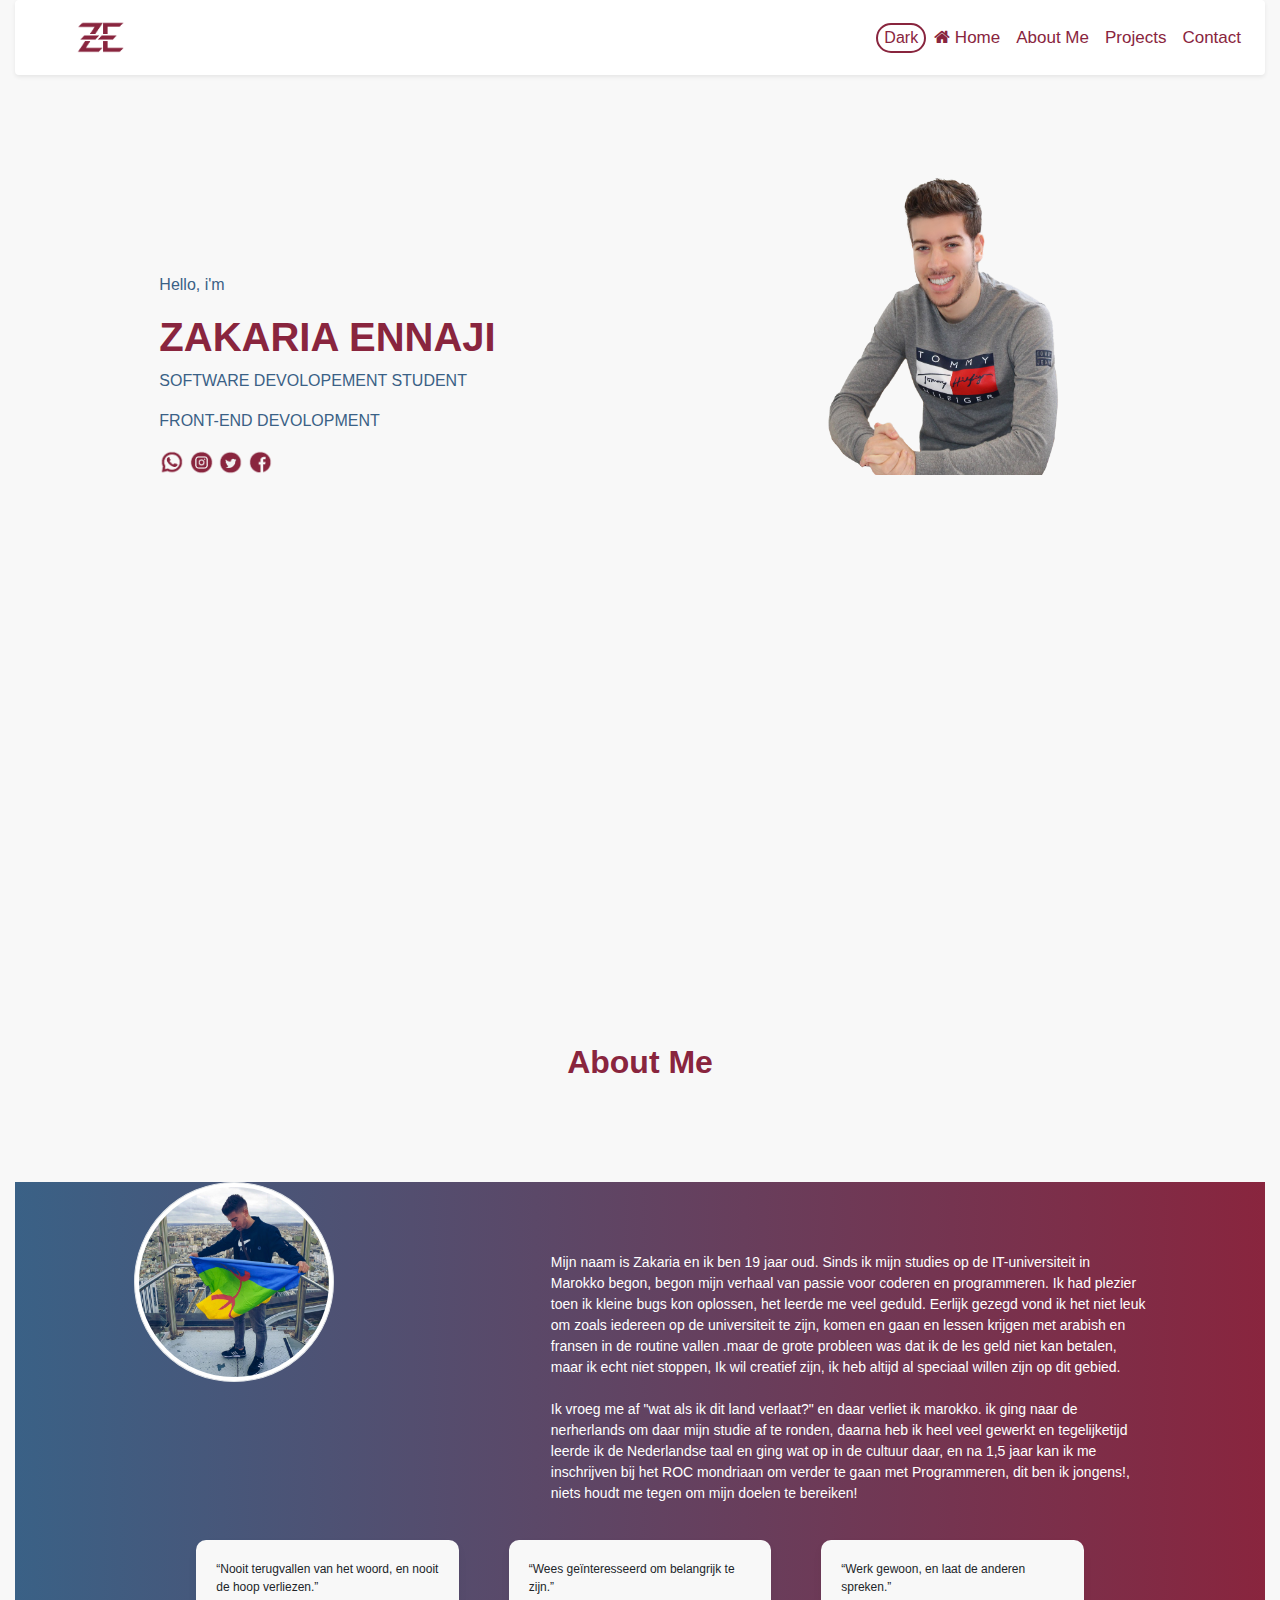
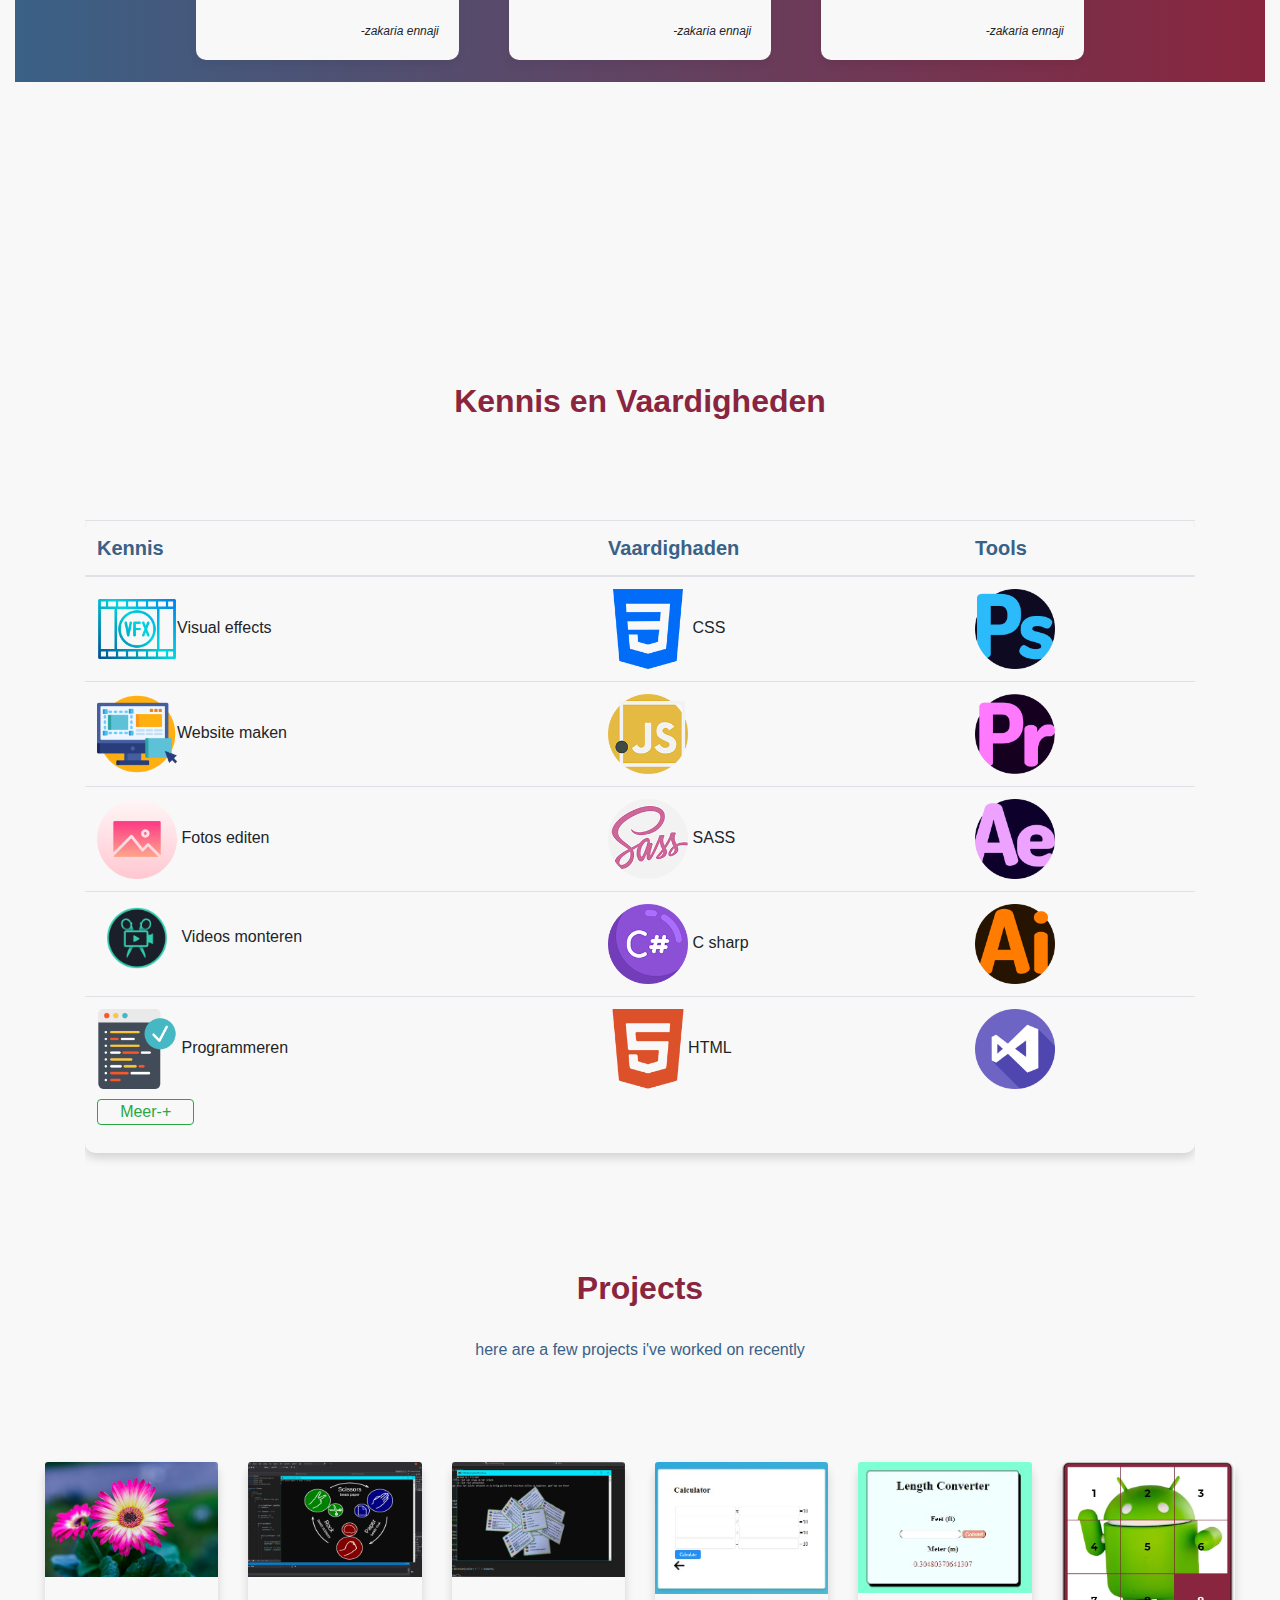
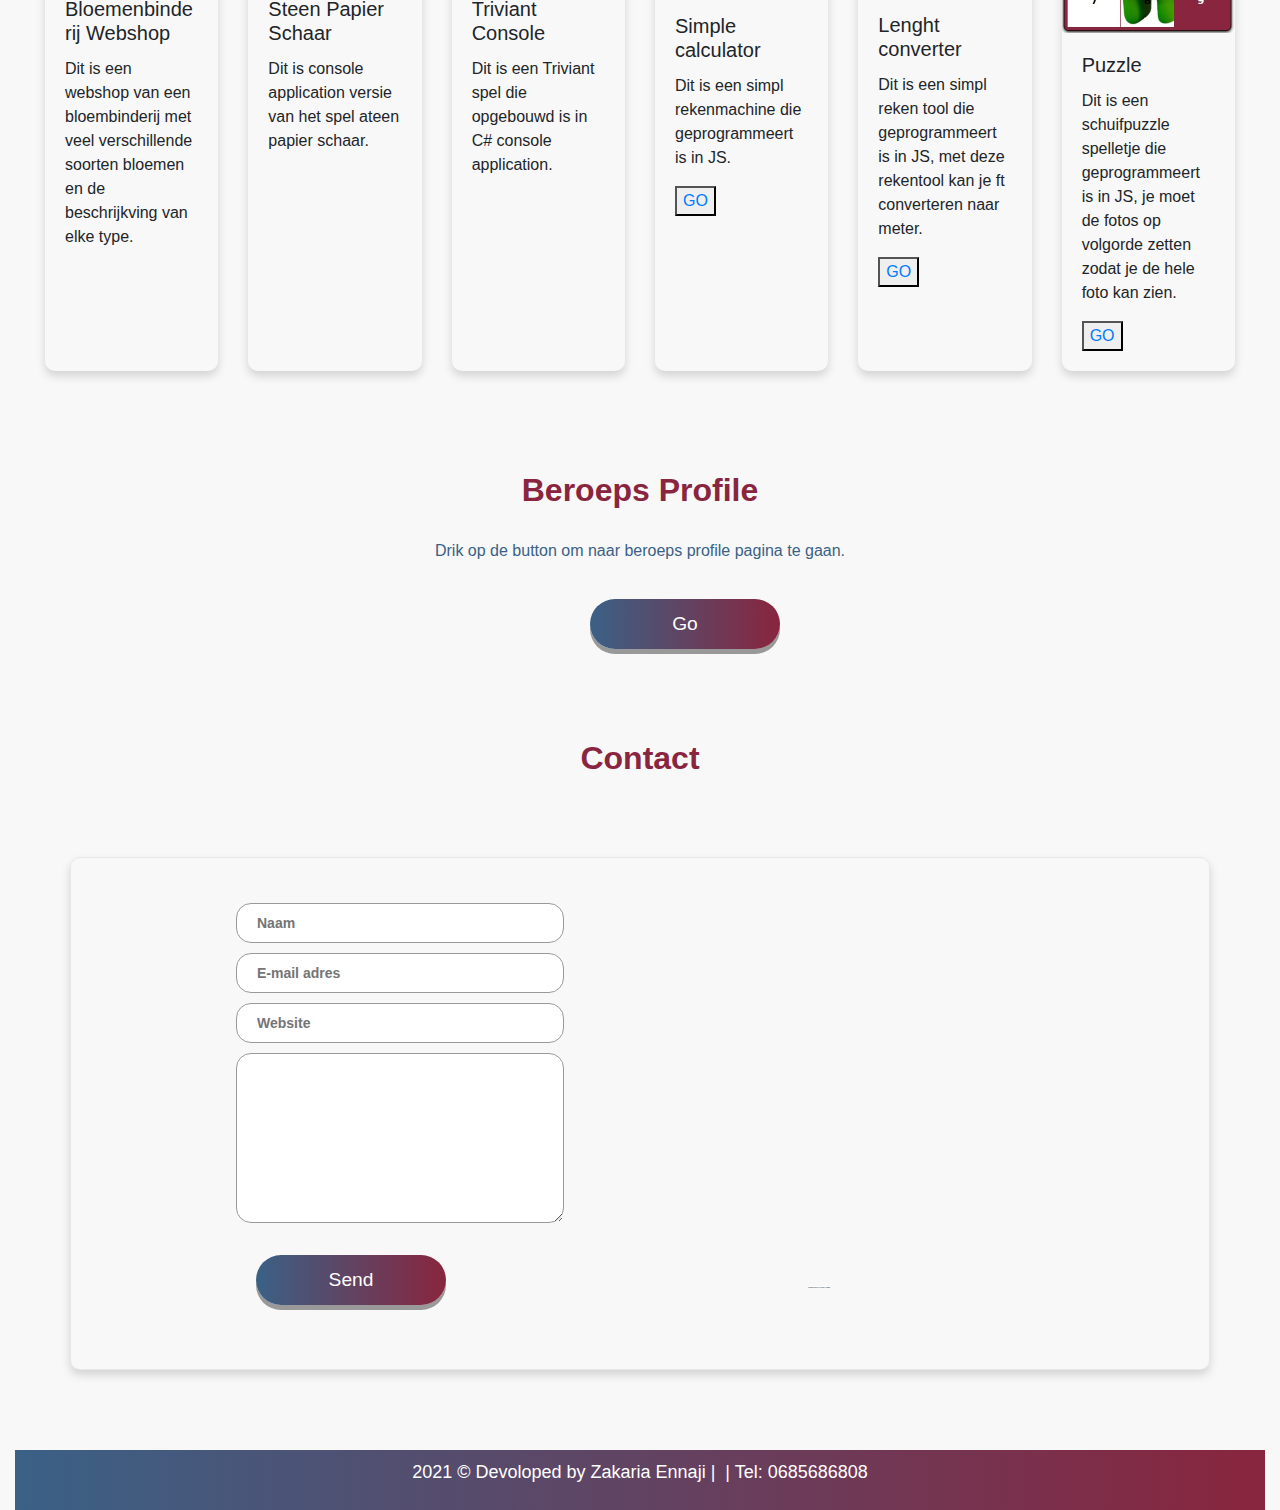
==== index.html @ 53ee5562 "portfolio periode 4" ====
<!DOCTYPE html>
<html lang="en">
<head>
     <!--Basics HTML5-->
     <meta charset="utf-8">
     <meta name="author" content="Zakaria Ennaji">
     <meta name="description" content="Portfolio">
     <meta http-equiv="X-UA-Compatible" content="IE-edge">
     <meta name="viewport" content="width=device-width, initial-scale=1, shrink-to-fit=no">  <!-- bootstrap-->
                       <!-- add bootstrap -->
     <link rel="stylesheet" href="CSS/bootstrap.css">
     <link rel="stylesheet" href="https://cdnjs.cloudflare.com/ajax/libs/font-awesome/4.7.0/css/font-awesome.min.css">

                 <!--My Code-->
     <title>Zakaria Ennaji Portfolio</title>
     <link rel="stylesheet" type="text/css" href="CSS/reset.css">
     <link rel="stylesheet" type="text/css" href="CSS/style.css">

     <!--===============================================================================================-->
	
<!--===============================================================================================-->
</head>
<body class="body-light"> 
                    <!-- ==================================Website Body========================-->
    <div class="container-fluid" id="container">
                    <!--============================= Navbar ==========================-->
                    <nav class="navbar navbar-icon-top  navbar-expand-lg  bg-white   shadow-sm p-3 mb-5 bg-white navbar-light rounded"  id="menu">
                        <a class="navbar-brand" id="logo" href="index.html"><img src="IMGS/SM/mylogo.png" style="width: 50px;  " alt="Zakaria Ennaji"></a>
                        <button class="navbar-toggler" type="button" data-toggle="collapse" data-target="#navbarSupportedContent" aria-controls="navbarSupportedContent" aria-expanded="false" aria-label="Toggle navigation">
                        <span class="navbar-toggler-icon"></span>
                        </button>
                  
                        <div class="collapse navbar-collapse  " id="navbarSupportedContent">
                        <ul class="navbar-nav ml-auto   ">
                           <button class="dark-btn ">Dark</button>
                           
                            <li class="nav-item ">
                            <a class="menu-item nav-link " href="index.html"> <i class="fa fa-home"></i> Home </a>
                            </li>
                             <li class="nav-item ">
                            <a class="menu-item nav-link " href="#about-me"> About Me </a>
                            </li>
                            <li class="nav-item ">
                            <a class="menu-item nav-link " href="#projecten">  Projects </a>
                            </li>
                            <li class="nav-item ">
                            <a class="menu-item nav-link " href="#cnt"> Contact </a>
                            </li>

                        </ul>
                        </div>
                    
                    </nav>
                                        <!--============================= Hero text ==========================-->
                    <div class="container-fluid "  style="margin-bottom: 120px;  height: 800px;">
                        <div class="row  " >
                          <div class="col-sm d-flex justify-content-center" style="margin-top: 150px;">
                            <div class="home_text">
                                <p class="hello">Hello, i'm</p>
                                <h1 class="za_text">ZAKARIA ENNAJI</h1>
                                <p class="hello">SOFTWARE DEVOLOPEMENT STUDENT</p>
                                <p class="hello">FRONT-END DEVOLOPMENT</p>
                                <div class="home_Cma">
                                    <a href=whatsapp:contact=31685686808@s.whatsapp.com&message="I'd like to chat with you"><img src="IMGS/SM/whatsapp.png" width="25px" alt="whatsapp"></a>
                                    <a href="https://www.instagram.com/zakaria_ennaji_/"><img src="IMGS/SM/instagram.png" width="25px" alt="instagram"></a>
                                    <a href="https://twitter.com/Zakaria_ennaji"><img src="IMGS/SM/twitter.png" width="25px" alt="twitter"></a>
                                    <a href="https://www.facebook.com/zakaria.ennaji2"><img src="IMGS/SM/facebook.png" width="25px" alt="facebook"></a>
                                </div>
                            </div>
                            
                          </div>
                          <div class="col-sm  d-flex justify-content-center  ">
                            <img class="imgme" src="IMGS/me.png" width="50%" height="auto" alt="Me">  
                          </div>
                          
                        </div>
                      </div>
                                                              <!--============================= Abou me ==========================-->
                        <div id="about-me" class="abtm">
                          <h2> About Me</h2>
                      </div> 
                    <div class="container-fluid divrot ">
                    <div class="row d-flex justify-content-lg-center justify-content-md-center justify-content-sm-center   ">
                        <div class="col-lg-4 col-md-4 col-sm-4 col-xs-4   ">
                            <img src="IMGS/za.jpg" width="200px" alt="Me"   class="img-fluid  img-thumbnail rounded-circle d-none d-sm-block    "  >
                        </div>
                        <div class="col-lg-6 col-md-12 col-sm-12 col-xs-12">
                            <p class="about1-p">Mijn naam is Zakaria en ik ben 19 jaar oud. Sinds ik mijn studies op 
                                de IT-universiteit  in Marokko begon, begon mijn verhaal van passie voor coderen en 
                                programmeren. Ik had plezier toen ik kleine bugs kon oplossen, het leerde me veel geduld.
                                 Eerlijk gezegd vond ik het niet leuk om zoals iedereen op de universiteit te zijn,
                                  komen en gaan en lessen krijgen met arabish en fransen in de routine vallen
                                  .maar de grote probleen was dat ik de les geld niet kan betalen, 
                                  maar ik echt niet stoppen, Ik wil creatief zijn,
                                   ik heb altijd al speciaal willen zijn op dit gebied. 
                                   <br>
                                   <br>
                                Ik vroeg me af "wat als ik dit land verlaat?" en daar verliet ik marokko. ik ging naar de nerherlands om daar mijn studie af te ronden, daarna heb ik heel veel gewerkt en tegelijketijd  leerde ik de Nederlandse taal en ging wat op in de cultuur daar, en na 1,5 jaar kan ik me inschrijven bij het ROC mondriaan om verder te gaan met Programmeren, dit ben ik jongens!, niets houdt me tegen om mijn doelen te bereiken! </p>
                        </div>
                                                              <!--==== About quotes ====-->
                        <div class="col-lg-3 col-md-4 col-sm-6 col-xs-6">
                            <article class="artquo">
                                <p>“Nooit terugvallen van het woord, en nooit de hoop verliezen.”</p>
                                <br>
                                <i>-zakaria ennaji</i>
                            </article>
                          </div>
                          <div class="col-lg-3 col-md-4 col-sm-6 col-xs-6">
                            <article class="artquo">
                                <p>“Wees geïnteresseerd om belangrijk te zijn.”</p>
                                <br>
                                <i>-zakaria ennaji</i>
                            </article>
                          </div>
                          <div class="col-lg-3 col-md-4 col-sm-12 col-xs-12">
                            <article class="artquo">
                                <p>“Werk gewoon, en laat de anderen spreken.”</p>
                                <br>
                                <i>-zakaria ennaji</i>
                            </article>
                          </div>
                    </div>
                    </div>
                                               <!--============================= Vaardigheden en kennis tools ==========================-->
                                      <h2 class="kv"> Kennis en Vaardigheden</h2>
                    <div class="container " style="margin-top: 100px;">
                      <div class="table-responsive">
                          <table class="table  table-hover  ">
                              <thead>
                                  <tr>
                                      <th>Kennis</th>
                                      <th>Vaardighaden</th>
                                      <th>Tools</th>
                                  </tr>
                              </thead>
                              <tbody>
                                  
                                  <tr>
                                      <td><img src="IMGS/Kennis/visual-effect.png"  width="80px" alt=""><span class="txt">Visual effects</span> </td>
                                      <td><img src="IMGS/logos/css.png" width="80px" alt=""> <span class="txt">CSS</span></td>
                                      <td><img src="IMGS/tools/ps.png"  width="80px" alt=""></td>
                                  </tr>
                                  <tr>
                                    <td><img src="IMGS/Kennis/ux.png"  width="80px" alt=""><span class="txt">Website maken</span> </td>
                                    <td><img src="IMGS/logos/javascript.png" width="80px" alt=""> <span class="txt"></span></td>
                                    <td><img src="IMGS/tools/pr.png"  width="80px" alt=""></td>
                                  </tr>
                                  <tr>
                                      <td><img src="IMGS/Kennis/picture.png"  width="80px" alt=""> <span class="txt">Fotos editen</span> </td>
                                      <td><img src="IMGS/logos/sass.png" width="80px" alt=""> <span class="txt">SASS</span></td>
                                      <td><img src="IMGS/tools/ae.png"  width="80px" alt=""></td>
                                  </tr>
                                  <tr>
                                    <td><img src="IMGS/Kennis/mntg.png"  width="80px" alt=""> <span class="txt">Videos monteren</span></td>
                                    <td><img src="IMGS/logos/cs.png" width="80px" alt=""> <span class="txt">C sharp</span> </td>
                                    <td><img src="IMGS/tools/ai.png"  width="80px" alt=""></td>
                                </tr>
                                
                                    <td><img src="IMGS/Kennis/code.png"  width="80px" alt=""> <span class="txt">Programmeren</span>
                                      <p class="card-text collapse" id="text1" style="text-align: center; color: blue;"> Loops <br> if-statement <br> methodes <br> classes <br> switch </p>
                                      <p>
                                       <a class="btn btn-outline-success d-flex justify-content-center" style="width: 20%; padding: 0 ; margin-top: 10px;" data-toggle="collapse" href="#text1" role="button" aria-expanded="false" aria-controls="collapseExample">
                                         Meer-+
                                       </a>
                                     </p>
                                    </td>
                                    <td><img src="IMGS/logos/html.png" width="80px" alt=""><span class="txt">HTML</span> 
                                    </td>
                                    <td><img src="IMGS/tools/vs.png"  width="80px" alt=""></td>
                                </tr>
                              </tbody>
                          </table>
                      </div>
                  </div>  
                                                              <!--============================= Projecten ==========================-->
                                                              <h2 class="procls" id="projecten"> Projects</h2>
                                                              <p class="project-text">here are a few projects i've worked on recently</p>
                                                            <div class="container-fluid xx " style="margin-top: 100px;">
                                                              <div class="card-deck">
                                                                <div class="card ">
                                                                  <img class="card-img-top" src="IMGS/bl2.jpg" alt="">
                                                                  <div class="card-body ">
                                                                    <h5 class="card-title">Bloemenbinderij Webshop</h5>
                                                                    <p class="card-text">Dit is een webshop van een bloembinderij met veel verschillende soorten bloemen en de beschrijkving van elke type.</p>
                                                                  </div>
                                                                 
                                                                </div>
                                                                <div class="card">
                                                                  <img class="card-img-top" src="IMGS/sps.jpg" alt="Card image cap">
                                                                  <div class="card-body">
                                                                    <h5 class="card-title">Steen Papier Schaar</h5>
                                                                    <p class="card-text">Dit is console application versie van het spel ateen papier schaar.</p>
                                                                  </div>
                                                                 
                                                                </div>
                                                                <div class="card">
                                                                  <img class="card-img-top" src="IMGS/trv.jpg" alt="Card image cap">
                                                                  <div class="card-body">
                                                                    <h5 class="card-title">Triviant Console </h5>
                                                                    <p class="card-text">Dit is een Triviant spel die opgebouwd is in C# console application.</p>
                                                                  </div>
                                                                  
                                                                </div>

                                                                <div class="card">
                                                                  <img class="card-img-top" src="IMGS/rekentool1.jpg" alt="Card image cap">
                                                                  <div class="card-body">
                                                                    <h5 class="card-title">Simple calculator</h5>
                                                                    <p class="card-text">Dit is een simpl rekenmachine die geprogrammeert is in JS.</p>
                                                                    <button><a href="calculator.html">GO</a></button>
                                                                  </div>
                                                                </div>

                                                                <div class="card">
                                                                  <img class="card-img-top" src="IMGS/tool1.jpg" alt="Card image cap">
                                                                  <div class="card-body">
                                                                    <h5 class="card-title">Lenght converter </h5>
                                                                    <p class="card-text">Dit is een simpl reken tool die geprogrammeert is in JS, met deze rekentool kan je ft converteren naar meter.</p>
                                                                    <button><a href="Tool1.html">GO</a></button>
                                                                  </div>
                                                                </div>

                                                                <div class="card">
                                                                  <img class="card-img-top" src="IMGS/puzzle.jpg" alt="Card image cap">
                                                                  <div class="card-body">
                                                                    <h5 class="card-title">Puzzle </h5>
                                                                    <p class="card-text">Dit is een schuifpuzzle spelletje die geprogrammeert is in JS, je moet de fotos op volgorde zetten zodat je de hele foto kan zien.</p>
                                                                    <button><a href="puzzle.html">GO</a></button>
                                                                  </div>
                                                                </div>




                                                              </div>
                                                            </div>



                                                                                                                          <!--============================= Beroeps profile ==========================-->
                                                  <h2 class="procls" id="projecten"> Beroeps Profile</h2>
                                                  <p class="project-text">Drik op de button om naar beroeps profile pagina te gaan.</p>
                                                 <a href="brpfl.html"> <input id="submit"  style="margin-left: 46%;" type="button" value="Go"> </a> 

                                                            
                    <!-- ==================================Contact========================-->
                    <h2 class="cnt2" id="cnt"> Contact</h2>
                    <div class="container d-flex justify-content-center dd">
                      <div class="row ">
                        <div class="col-sm">
                          <form action="#" method="post">
                                
                            <input id="name" class="input" name="name" type="text" placeholder="Naam" size="30"><br>
                            <input id="email" class="input" name="email" type="text" placeholder="E-mail adres" size="30"><br>
                            <input id="website" class="input" name="website" type="text" placeholder="Website" size="30"><br>
                            <textarea name="message" id="message" class="input" cols="30" rows="8"></textarea><br>
                            <input id="submit" type="submit" value="Send">
                           
                            
                        </form>
                        </div>
                        <div class="col-sm">
                          <div style="overflow:hidden;width: 450px;position: relative;">
                            <iframe width="450" height="400" 
                            src="https://maps.google.com/maps?width=450&amp;height=400&amp;hl=en&amp;
                            q=Denhaag+(Zakaria)&amp;ie=UTF8&amp;t=&amp;z=12&amp;iwloc=B&amp;output=embed"
                            frameborder="0" scrolling="no" marginheight="0" marginwidth="0">
                        </iframe><div style="position: absolute;width: 80%;bottom: 10px;
                        left: 0;right: 0;margin-left: auto;margin-right: auto;color: #000;
                        text-align: center;"><small style="line-height: 1.8;font-size: 2px;background: #fff;">
                        Powered by <a href=""></a> & <a href="https://www.easysocials.com/"></a>
                            Max visits</a></small></div><style>#gmap_canvas img{max-width:none!important;
                                background:none!important}</style></div>
                                <br />
                        </div>
                       
                      </div>
                    </div>

                    <!-- =================================Footer========================-->
                    <div id="ftr" >
                      
                      <p class="ftrtxt">2021 © Devoloped by Zakaria Ennaji | <a href="mailto:zakaria.inho@gmail.com" > <img src="imgs/em.png" alt="" width="20px"></a> | Tel: 0685686808   </p>
                      
                      
                    </div>










                                                           







    </div>
                    <!-- ==================================Script js========================-->
    <script src="JS/script.js"></script>    
    <script src="JS/jquery-3.5.1.min.js"></script> 
    <script src="JS/bootstrap.min.js" ></script>  
</body>
</html>
---- CSS/style.css ----
@import url(navbaar.css);
@import url(hero.css);
@import url(projects.css);
@import url(contact.css);
@import url(footer.css);

/* kennis en vaardigheden */

.kv {
  text-align: center;
  color: #89253e;
}

::-webkit-scrollbar {
  width: 11px;

  background-color: white;
}
::-webkit-scrollbar-track {
  box-shadow: inset 0 0 2.5px rgba(0, 0, 0, 0.5);
}
::-webkit-scrollbar-thumb {
  background: linear-gradient(45deg, #89253e, #3a6186);
}

.dark-btn {
  height: 30px;
  margin-top: 6px;
}
.body-dark {
  background-color: #292c35;
}
.body-light {
  background-color: rgb(248, 248, 248);
}
.clrfnt {
  color: white;
}

.txt2 {
  color: turquoise;
}

.brp {
  text-align: center;
  border: 10px solid #89253e;
  border-radius: 6px;
}
.h4br {
  color: #89253e;
}

.dark-btn {
  border-radius: 15px;
  color: #89253e;
  background-color: white;
  border: 2px solid #89253e;
}

/* css van de button */
#trgbtn {
  width: 190px;
  height: 50px;
  margin: 20px;
  border-radius: 30px;
  background: linear-gradient(to right, #3a6186, #89253e);
  color: white;
  font-size: 120%;
  box-shadow: 0 5px #999;
  border: none;
  cursor: pointer;
  transition-duration: 0.08s;
}
#trgbtn:active {
  box-shadow: 0px 0px #666;
  transform: translateY(5px);
}
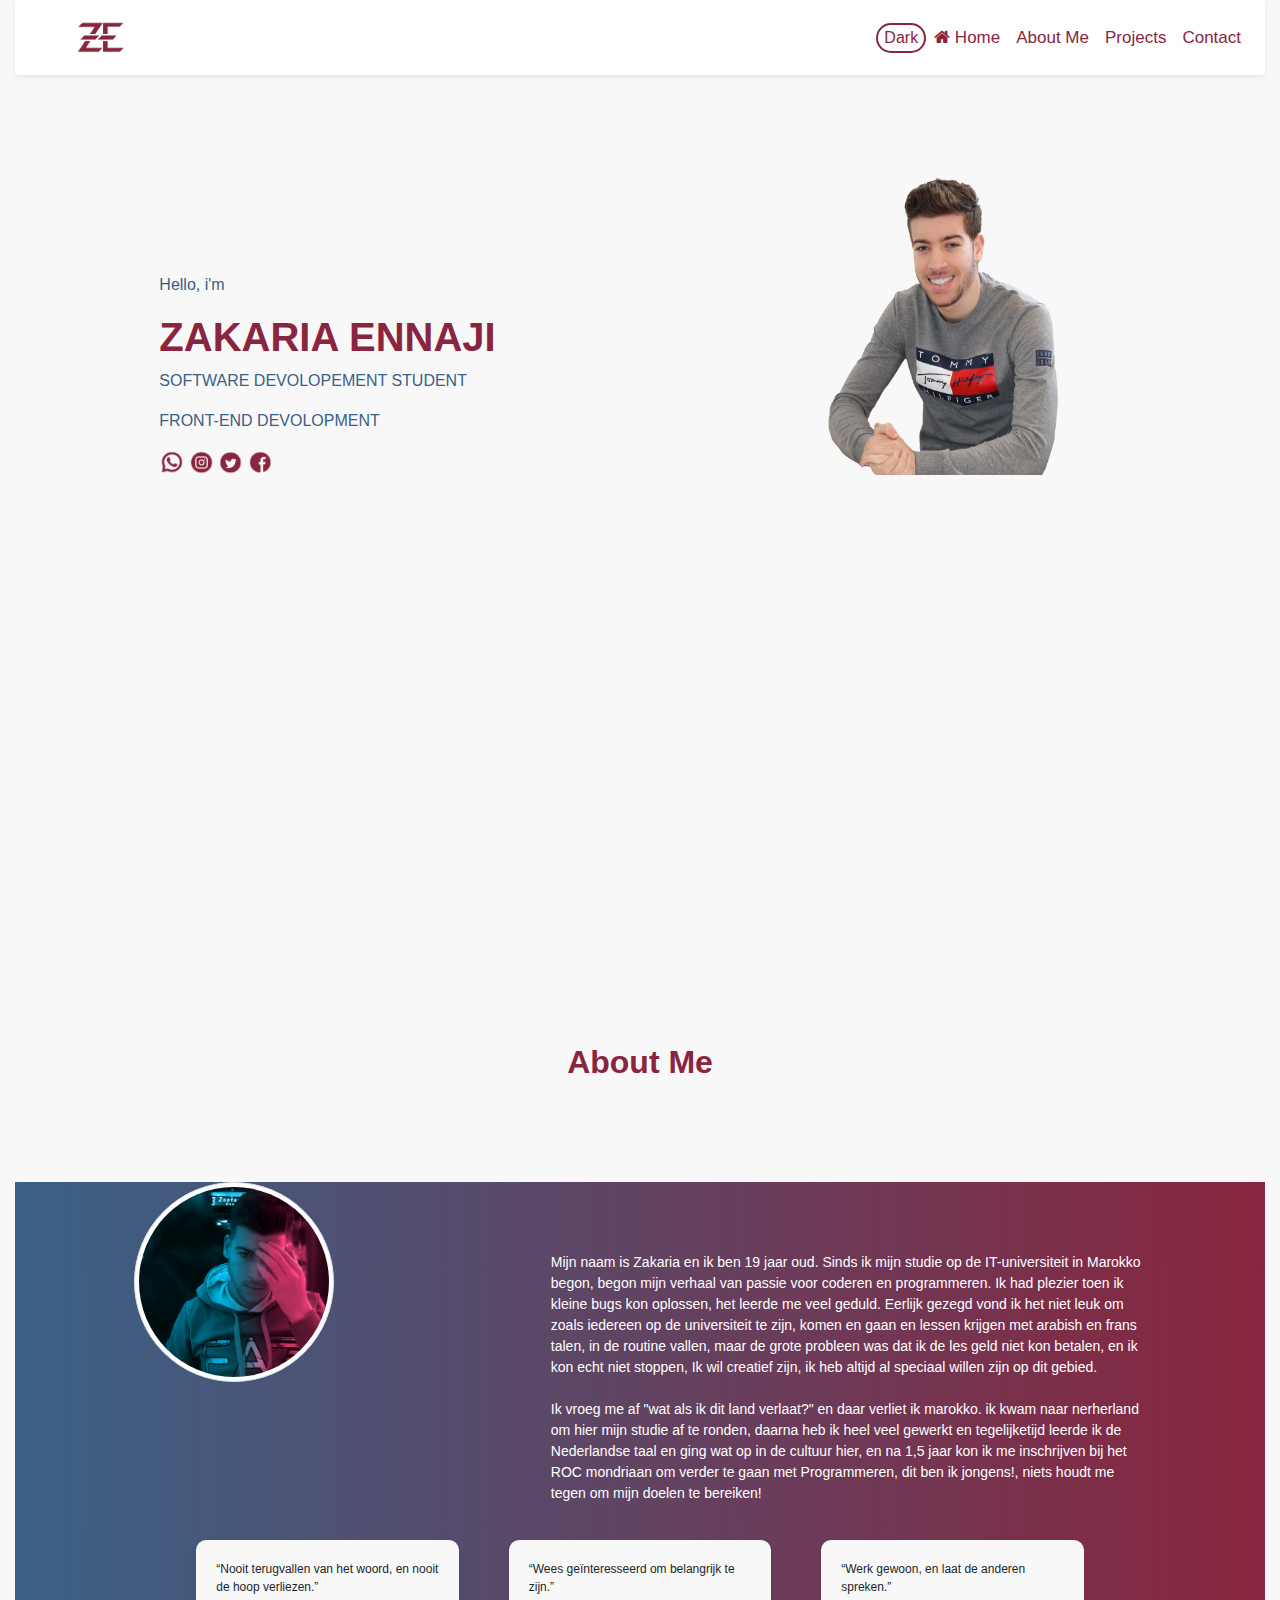
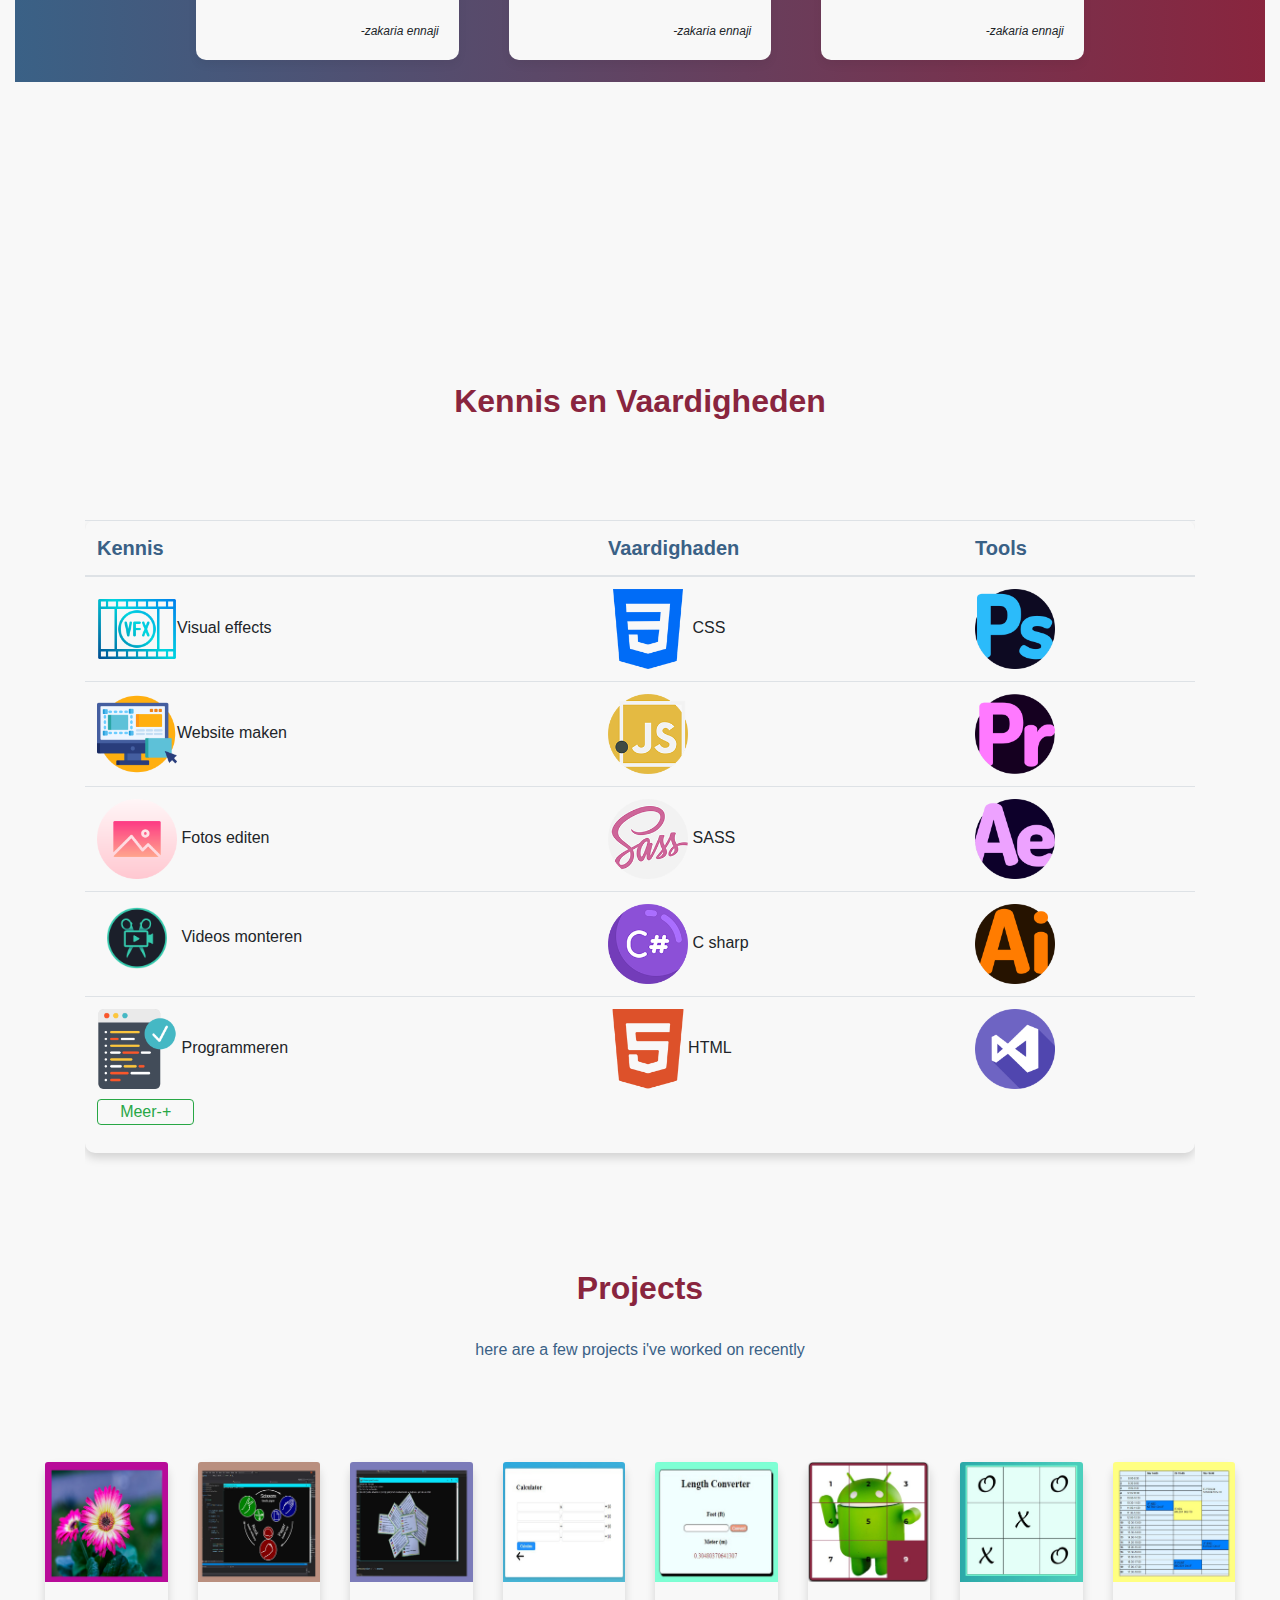
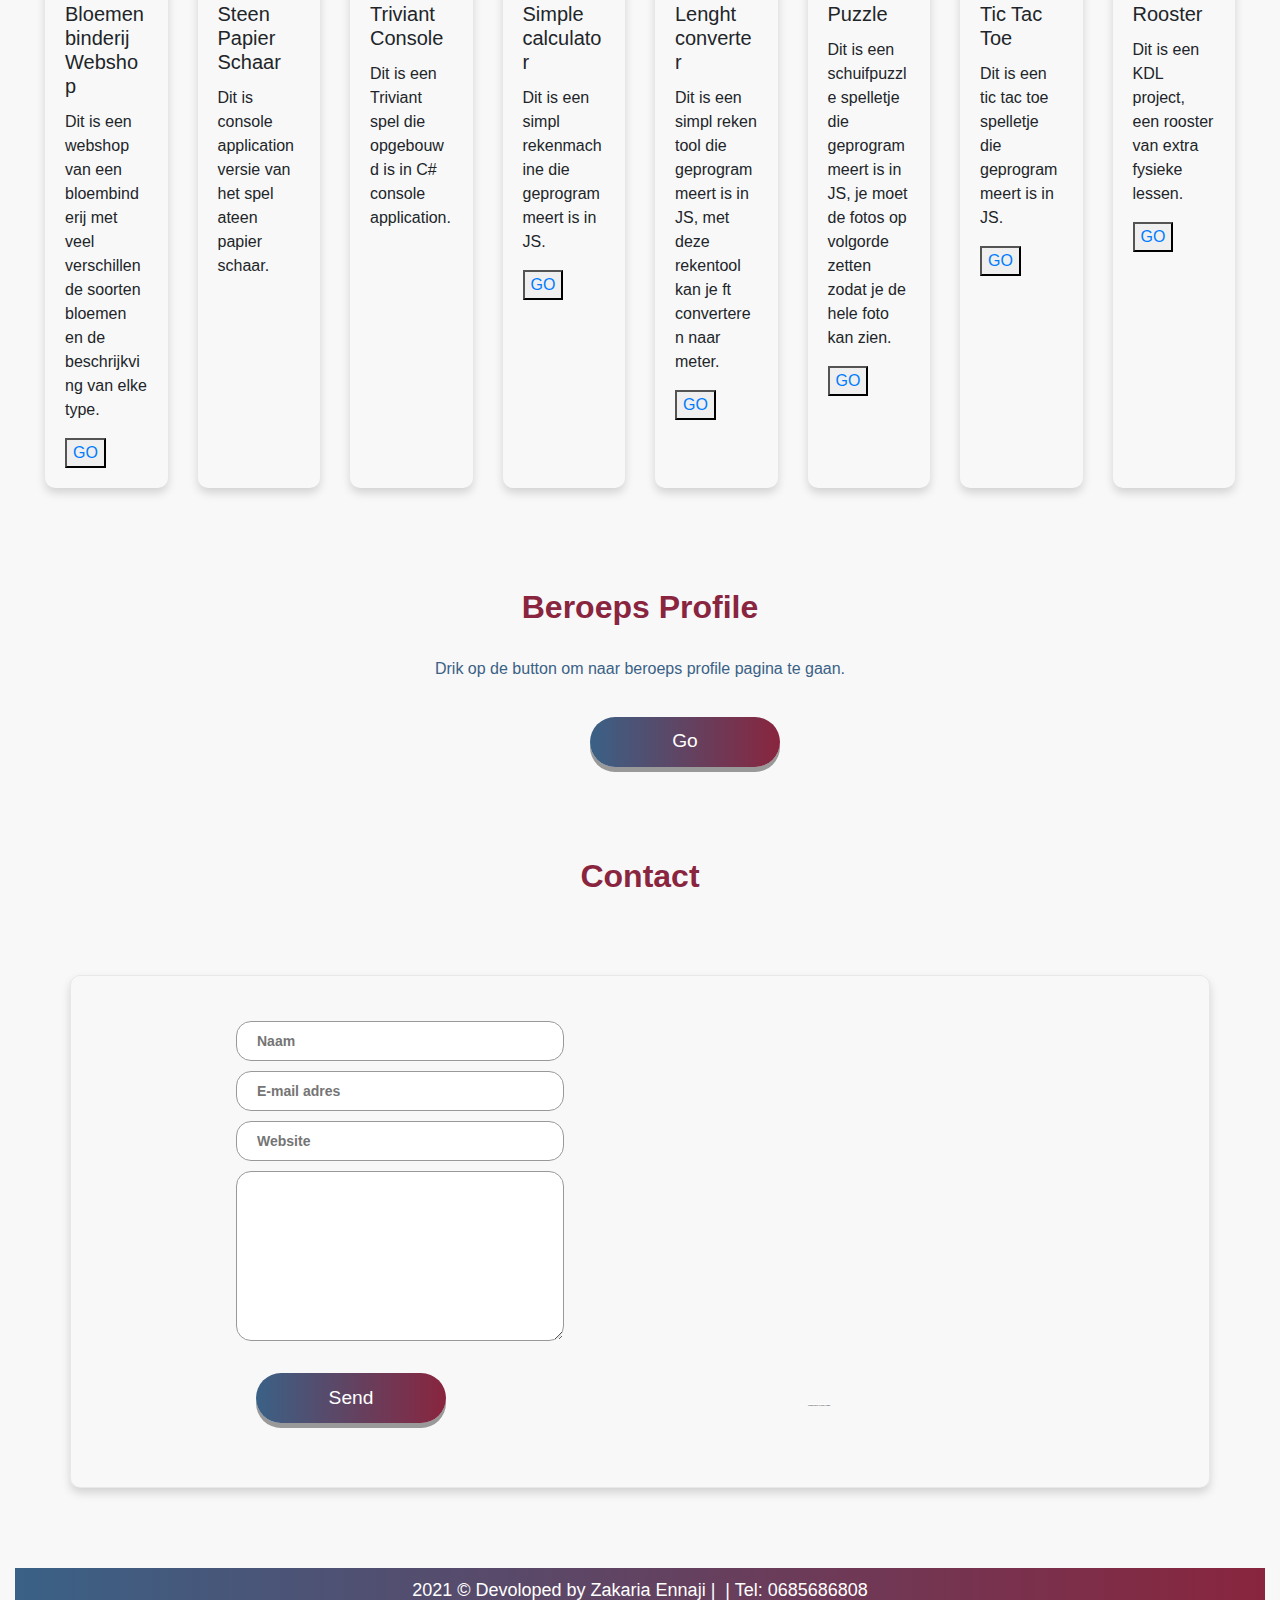
==== commit f4cf77e6: "Projrcten KDL en XO_GAME zijj toegevoegd" ====
--- a/index.html
+++ b/index.html
@@ -82,20 +82,20 @@
                     <div class="container-fluid divrot ">
                     <div class="row d-flex justify-content-lg-center justify-content-md-center justify-content-sm-center   ">
                         <div class="col-lg-4 col-md-4 col-sm-4 col-xs-4   ">
-                            <img src="IMGS/za.jpg" width="200px" alt="Me"   class="img-fluid  img-thumbnail rounded-circle d-none d-sm-block    "  >
+                            <img src="IMGS/z2.jpg" width="200px" alt="Me"   class="img-fluid  img-thumbnail rounded-circle d-none d-sm-block    "  >
                         </div>
                         <div class="col-lg-6 col-md-12 col-sm-12 col-xs-12">
-                            <p class="about1-p">Mijn naam is Zakaria en ik ben 19 jaar oud. Sinds ik mijn studies op 
+                            <p class="about1-p">Mijn naam is Zakaria en ik ben 19 jaar oud. Sinds ik mijn studie op 
                                 de IT-universiteit  in Marokko begon, begon mijn verhaal van passie voor coderen en 
                                 programmeren. Ik had plezier toen ik kleine bugs kon oplossen, het leerde me veel geduld.
                                  Eerlijk gezegd vond ik het niet leuk om zoals iedereen op de universiteit te zijn,
-                                  komen en gaan en lessen krijgen met arabish en fransen in de routine vallen
-                                  .maar de grote probleen was dat ik de les geld niet kan betalen, 
-                                  maar ik echt niet stoppen, Ik wil creatief zijn,
+                                  komen en gaan en lessen krijgen met arabish en frans talen, in de routine vallen,
+                                  maar de grote probleen was dat ik de les geld niet kon betalen, 
+                                  en ik kon echt niet stoppen, Ik wil creatief zijn,
                                    ik heb altijd al speciaal willen zijn op dit gebied. 
                                    <br>
                                    <br>
-                                Ik vroeg me af "wat als ik dit land verlaat?" en daar verliet ik marokko. ik ging naar de nerherlands om daar mijn studie af te ronden, daarna heb ik heel veel gewerkt en tegelijketijd  leerde ik de Nederlandse taal en ging wat op in de cultuur daar, en na 1,5 jaar kan ik me inschrijven bij het ROC mondriaan om verder te gaan met Programmeren, dit ben ik jongens!, niets houdt me tegen om mijn doelen te bereiken! </p>
+                                Ik vroeg me af "wat als ik dit land verlaat?" en daar verliet ik marokko. ik kwam naar nerherland om hier mijn studie af te ronden, daarna heb ik heel veel gewerkt en tegelijketijd  leerde ik de Nederlandse taal en ging wat op in de cultuur hier, en na 1,5 jaar kon ik me inschrijven bij het ROC mondriaan om verder te gaan met Programmeren, dit ben ik jongens!, niets houdt me tegen om mijn doelen te bereiken! </p>
                         </div>
                                                               <!--==== About quotes ====-->
                         <div class="col-lg-3 col-md-4 col-sm-6 col-xs-6">
@@ -182,7 +182,9 @@
                                                                   <div class="card-body ">
                                                                     <h5 class="card-title">Bloemenbinderij Webshop</h5>
                                                                     <p class="card-text">Dit is een webshop van een bloembinderij met veel verschillende soorten bloemen en de beschrijkving van elke type.</p>
-                                                                  </div>
+                                                                    <button><a href="bloem.html">GO</a></button>
+                                                                  </div>
+
                                                                  
                                                                 </div>
                                                                 <div class="card">
@@ -229,12 +231,39 @@
                                                                   </div>
                                                                 </div>
 
+                                                                <div class="card">
+                                                                  <img class="card-img-top" src="IMGS/tictactoe.jpg" alt="Card image cap">
+                                                                  <div class="card-body">
+                                                                    <h5 class="card-title">Tic Tac Toe </h5>
+                                                                    <p class="card-text">Dit is een tic tac toe spelletje die geprogrammeert is in JS.</p>
+                                                                    <button><a href="tictactoe.html">GO</a></button>
+                                                                  </div>
+                                                                </div>
+
+                                                                <div class="card">
+                                                                  <img class="card-img-top" src="IMGS/kdlrooster.jpg" alt="Card image cap">
+                                                                  <div class="card-body">
+                                                                    <h5 class="card-title">Rooster </h5>
+                                                                    <p class="card-text">Dit is een KDL project, een rooster van extra fysieke lessen.</p>
+                                                                    <button><a href="kdlrooster.html">GO</a></button>
+                                                                  </div>
+                                                                </div>
+
+
+
+
+
+                                                            
+
 
 
 
                                                               </div>
+                                                              
                                                             </div>
 
+
+                                                          
 
 
                                                                                                                           <!--============================= Beroeps profile ==========================-->
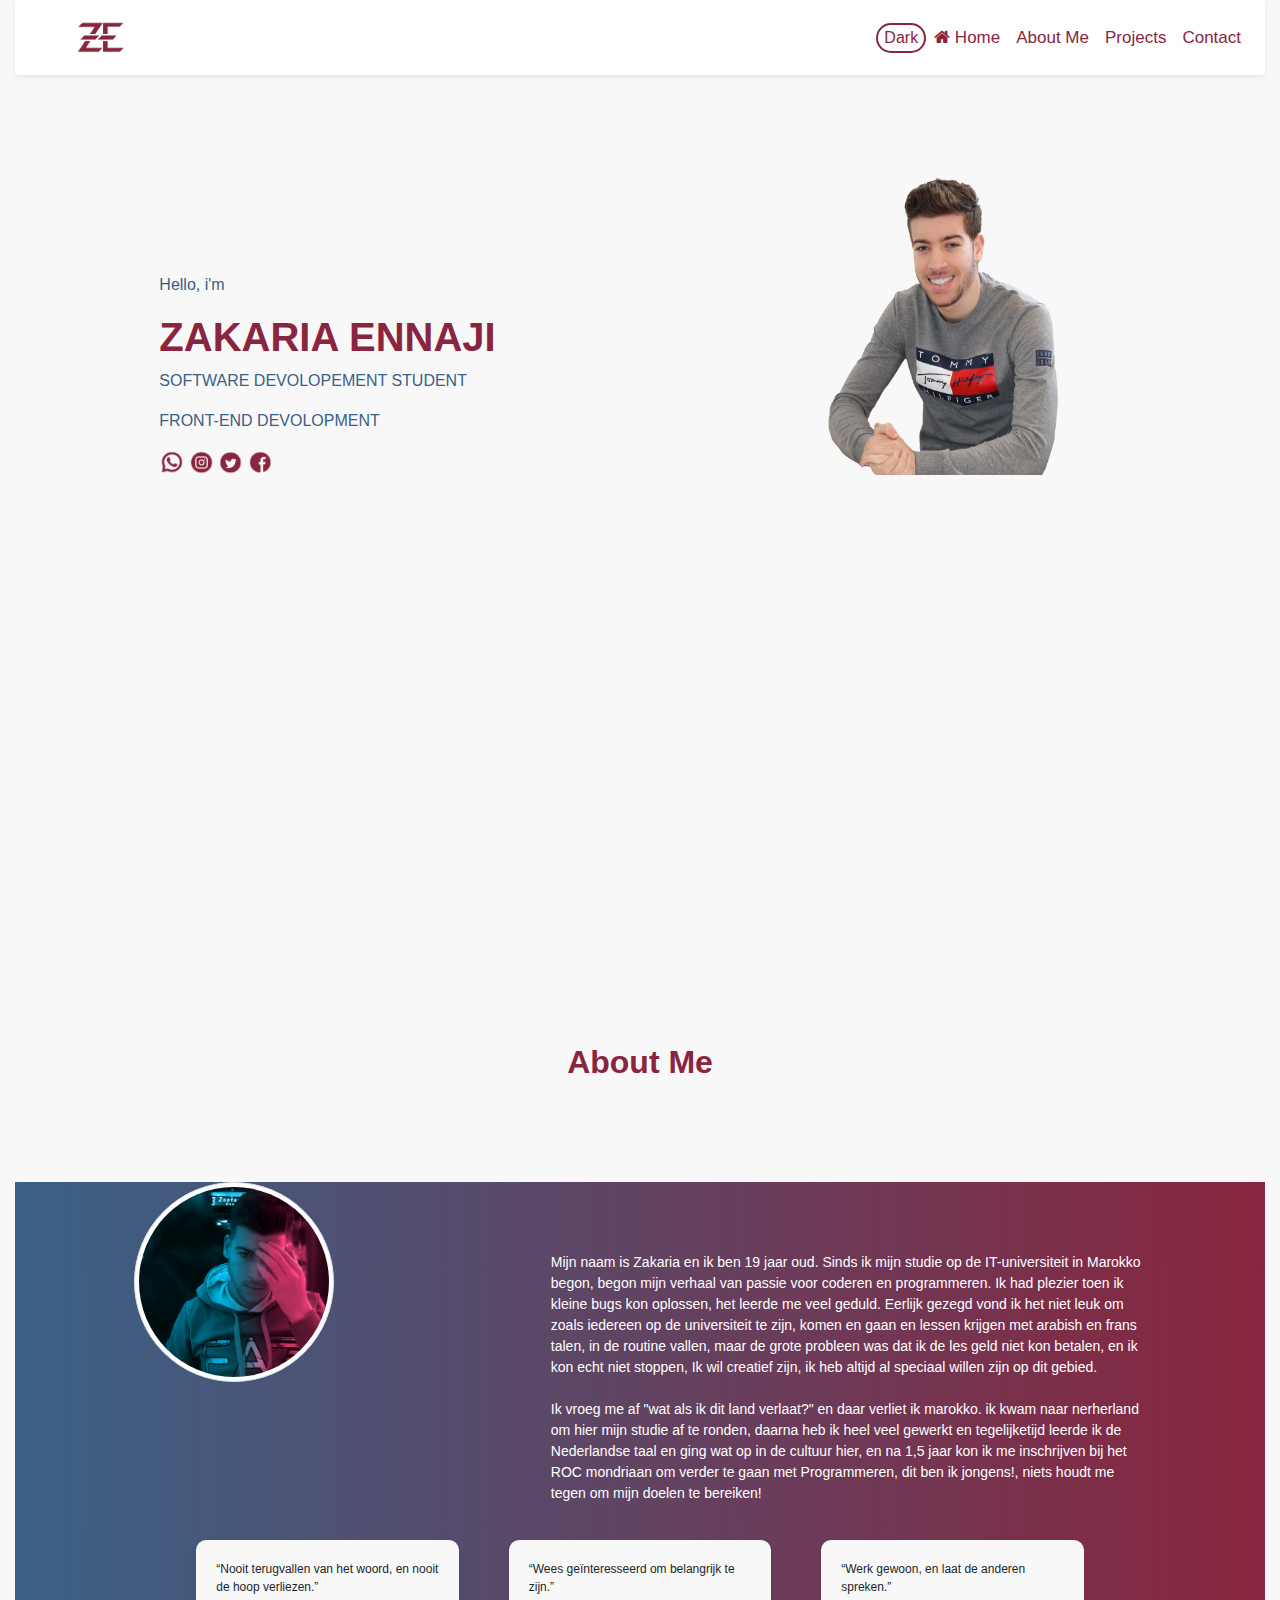
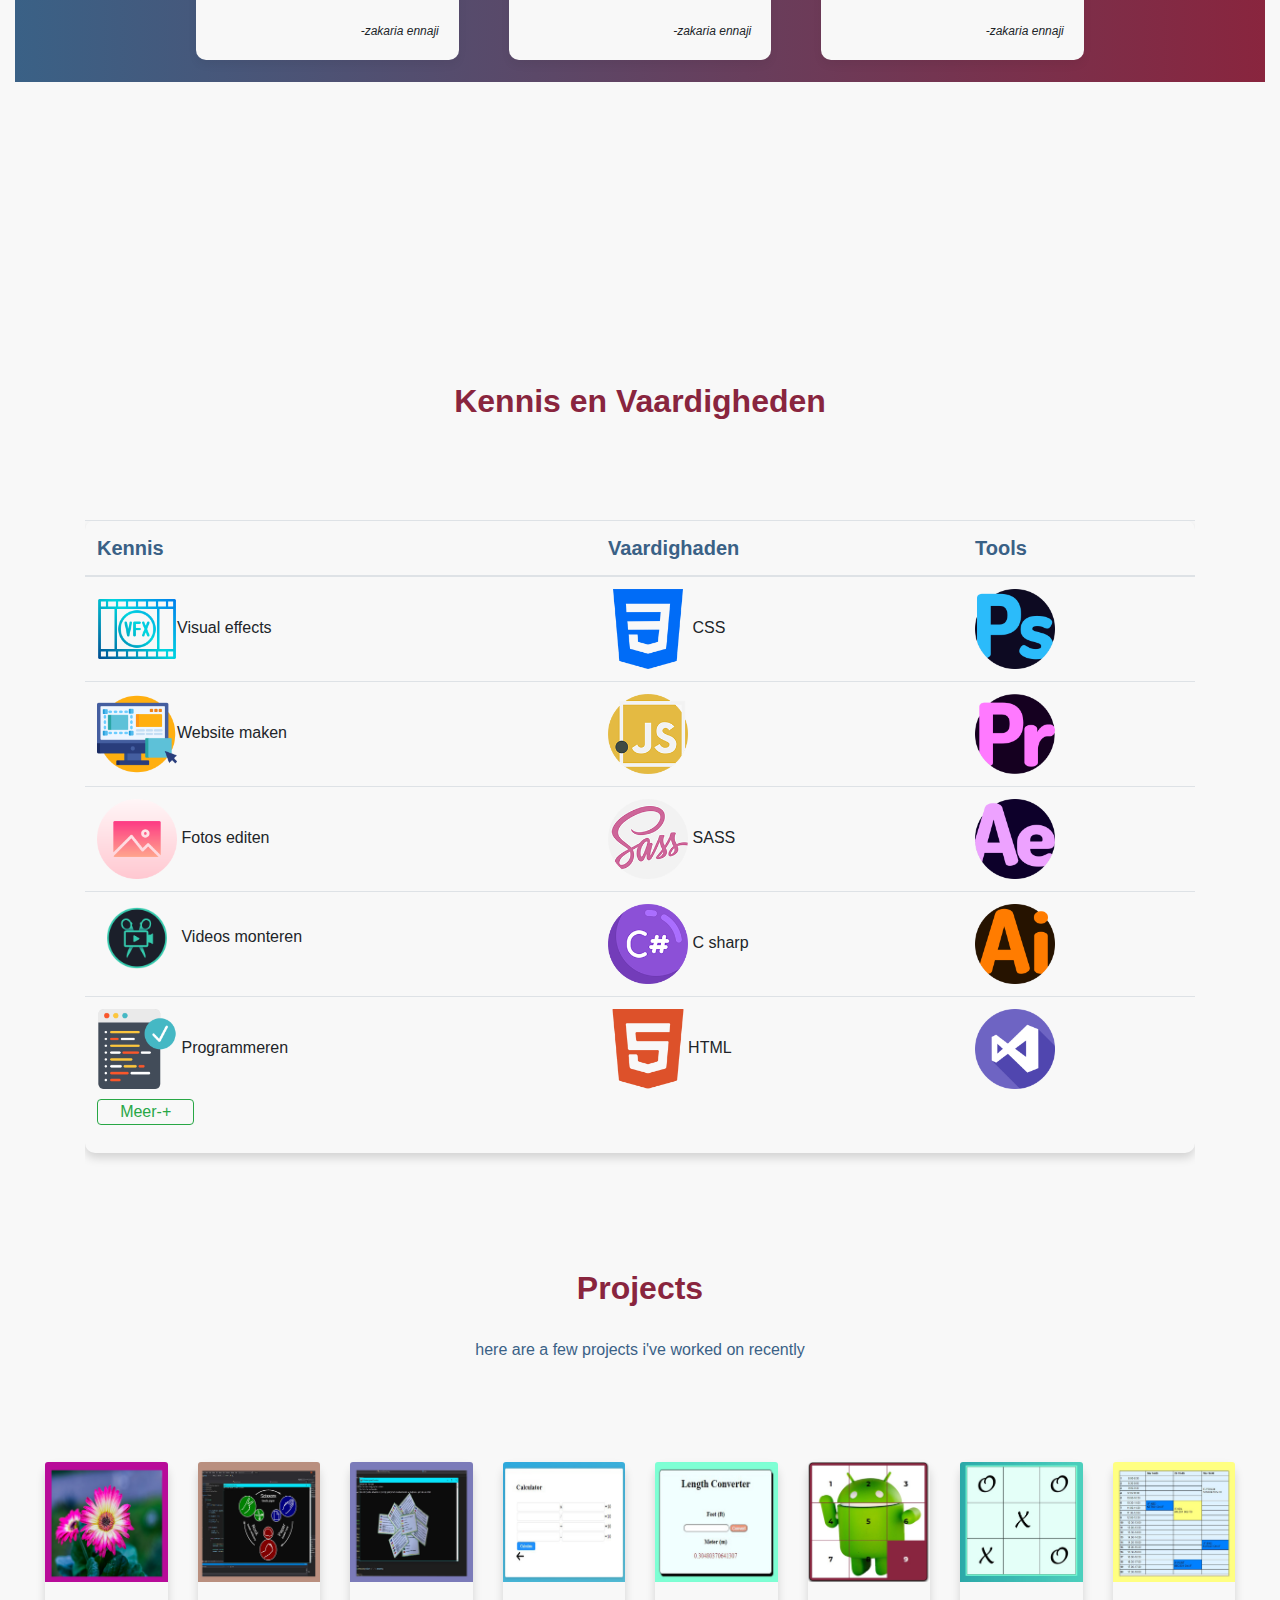
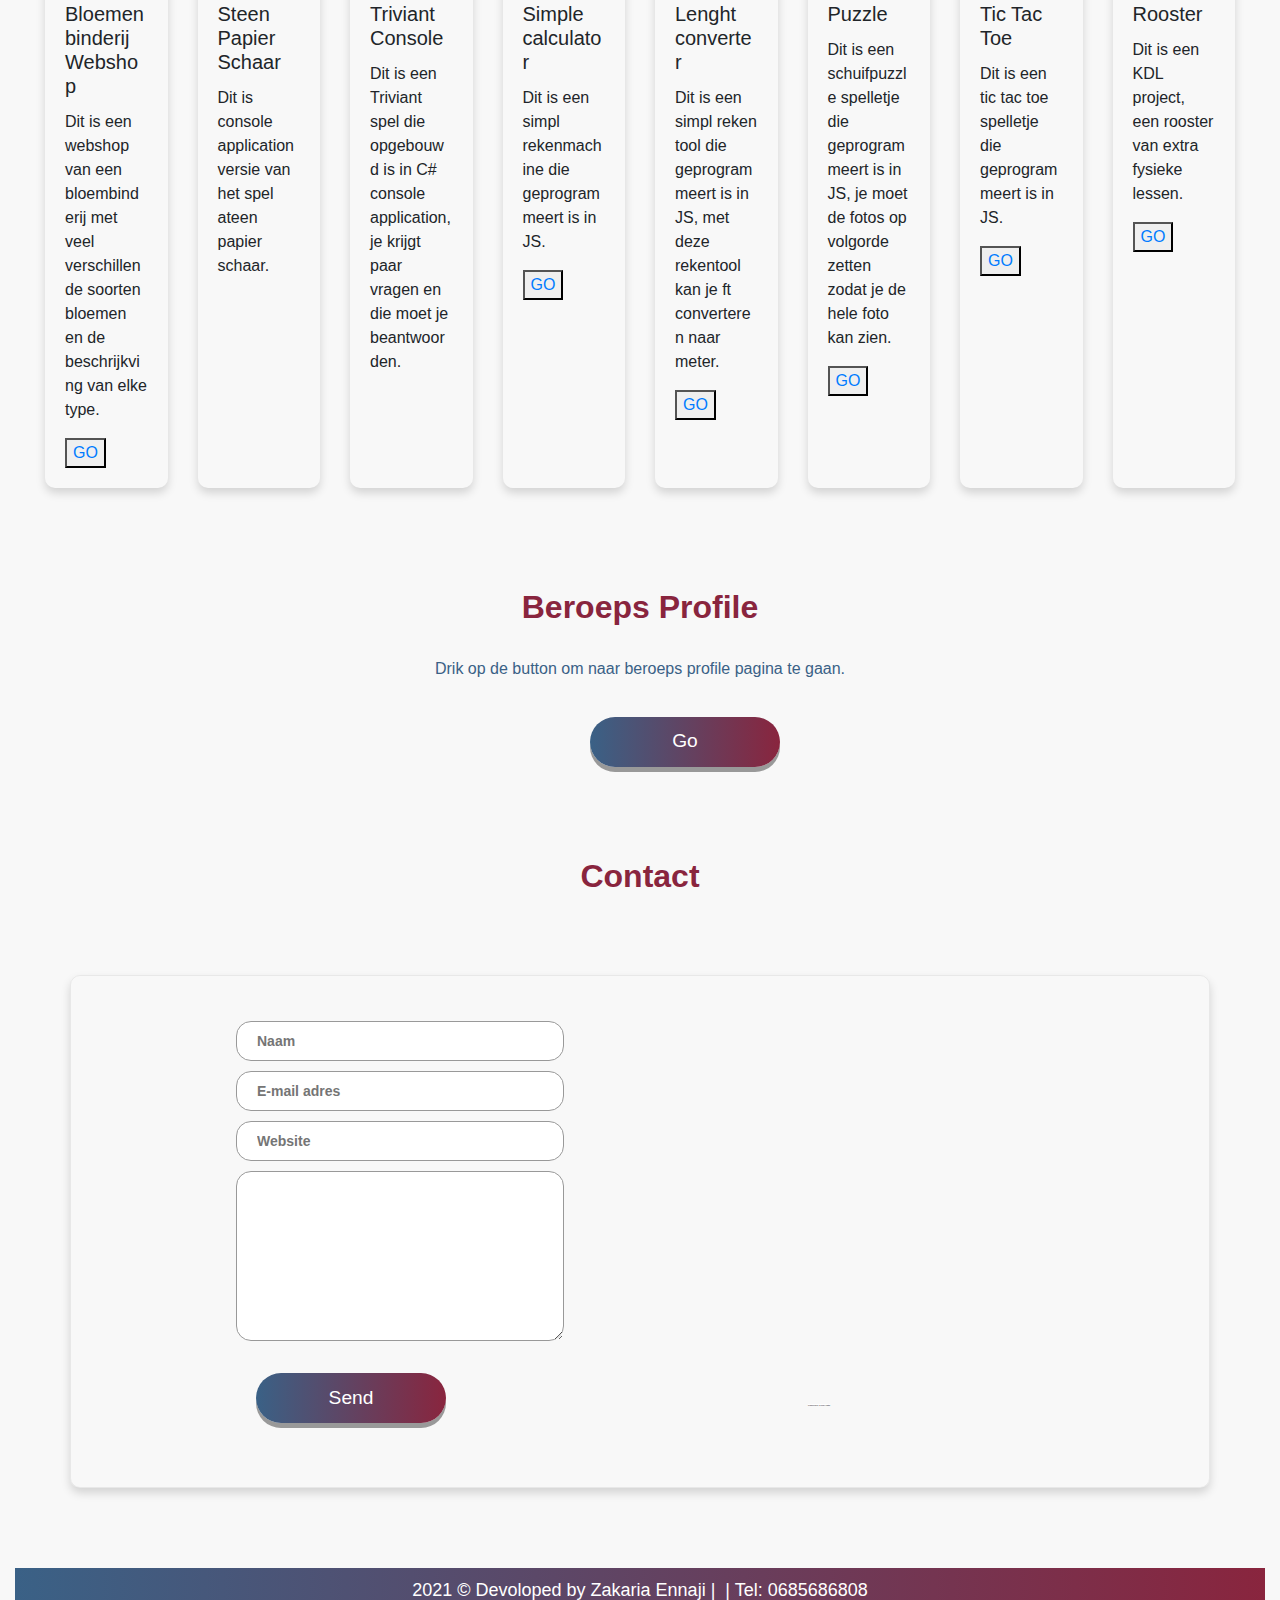
==== commit e83095fa: "C# project beschrijving is aangepast" ====
--- a/index.html
+++ b/index.html
@@ -199,7 +199,7 @@
                                                                   <img class="card-img-top" src="IMGS/trv.jpg" alt="Card image cap">
                                                                   <div class="card-body">
                                                                     <h5 class="card-title">Triviant Console </h5>
-                                                                    <p class="card-text">Dit is een Triviant spel die opgebouwd is in C# console application.</p>
+                                                                    <p class="card-text">Dit is een Triviant spel die opgebouwd is in C# console application, je krijgt paar vragen en die moet je beantwoorden.</p>
                                                                   </div>
                                                                   
                                                                 </div>
@@ -245,7 +245,7 @@
                                                                   <div class="card-body">
                                                                     <h5 class="card-title">Rooster </h5>
                                                                     <p class="card-text">Dit is een KDL project, een rooster van extra fysieke lessen.</p>
-                                                                    <button><a href="kdlrooster.html">GO</a></button>
+                                                                    <button><a href="login.html">GO</a></button>
                                                                   </div>
                                                                 </div>
 
--- a/CSS/style.css
+++ b/CSS/style.css
@@ -75,3 +75,4 @@
   box-shadow: 0px 0px #666;
   transform: translateY(5px);
 }
+
